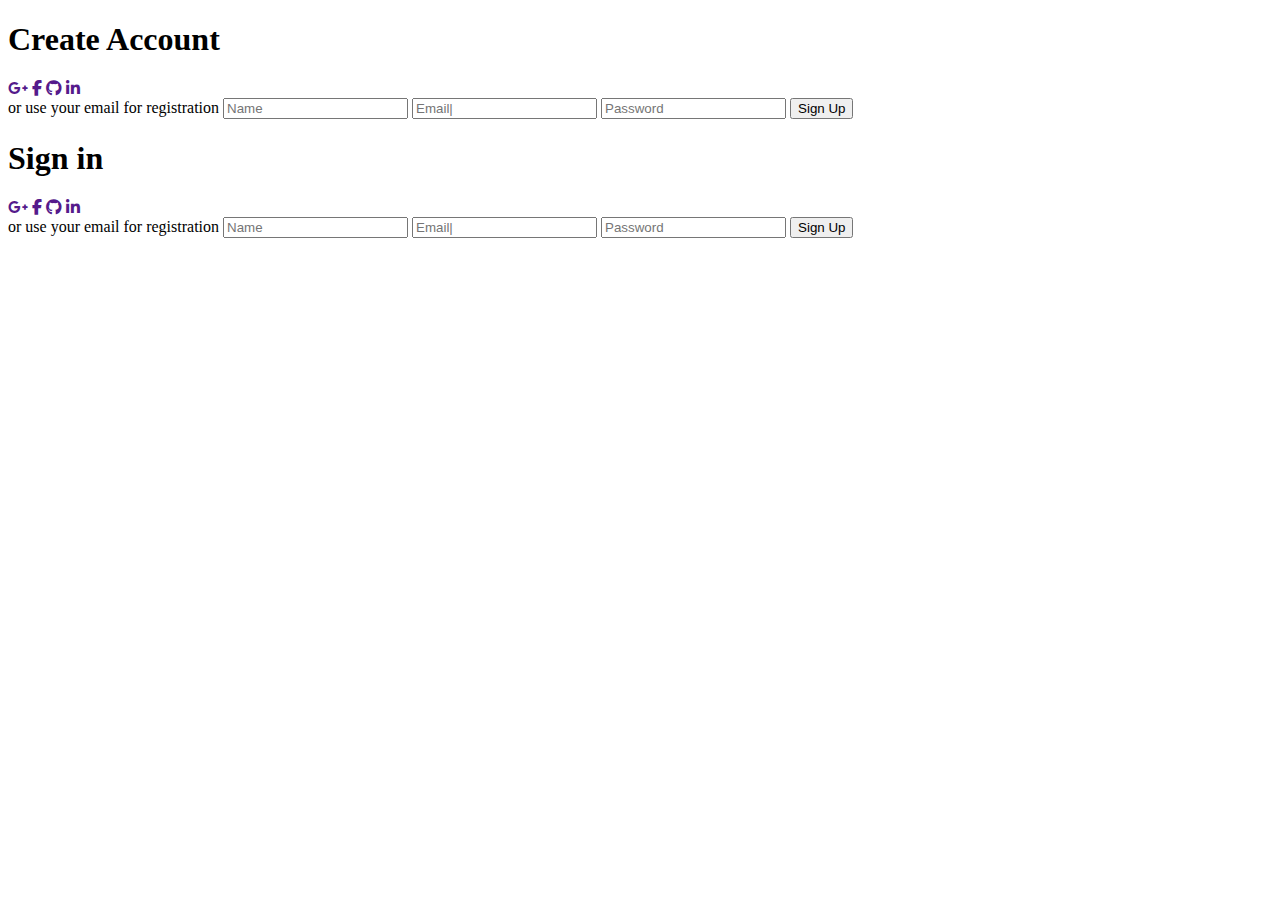
==== animated-login-page/index.html @ 6c6723d1 "add new folder project animated login" ====
<!DOCTYPE html>
<html lang="en">
<head>
    <meta charset="UTF-8">
    <meta name="viewport" content="width=device-width, initial-scale=1.0">
    <meta name="theme-color" content="#0099ff">
    <link rel="stylesheet" href="https://cdnjs.cloudflare.com/ajax/libs/font-awesome/6.4.2/css/all.min.css">
    <link rel="stylesheet" href="style.css">
    <title>Modern Login Page | MigueDev </title>
</head>
<body>
    <div class="container" id="container">
        <div class="form-container sign-up">
            <form action="">
                <h1>Create Account</h1>
                <div class="social-icons">
                    <a href="" class="icon"><i class="fa-brands fa-google-plus-g"></i></a>
                    <a href="" class="icon"><i class="fa-brands fa-facebook-f"></i></a>
                    <a href="" class="icon"><i class="fa-brands fa-github"></i></a>
                    <a href="" class="icon"><i class="fa-brands fa-linkedin-in"></i></a>
                </div>
                <span>or use your email for registration</span>
                <input type="text" placeholder="Name">
                <input type="email" placeholder="Email|">
                <input type="password" placeholder="Password">
                <button>Sign Up</button>
            </form>
        </div>
        <div class="form-container sign-in">
            <form action="">
                <h1>Sign in</h1>
                <div class="social-icons">
                    <a href="" class="icon"><i class="fa-brands fa-google-plus-g"></i></a>
                    <a href="" class="icon"><i class="fa-brands fa-facebook-f"></i></a>
                    <a href="" class="icon"><i class="fa-brands fa-github"></i></a>
                    <a href="" class="icon"><i class="fa-brands fa-linkedin-in"></i></a>
                </div>
                <span>or use your email for registration</span>
                <input type="text" placeholder="Name">
                <input type="email" placeholder="Email|">
                <input type="password" placeholder="Password">
                <button>Sign Up</button>
            </form>
        </div>
    </div>


    <script src="script.js"></script>
</body>
</html>
---- animated-login-page/style.css ----
@import url('https://fonts.googleapis.com/css2?family=Montserrat:wght@300;400;500;600;700&family=Roboto:wght@700&display=swap');
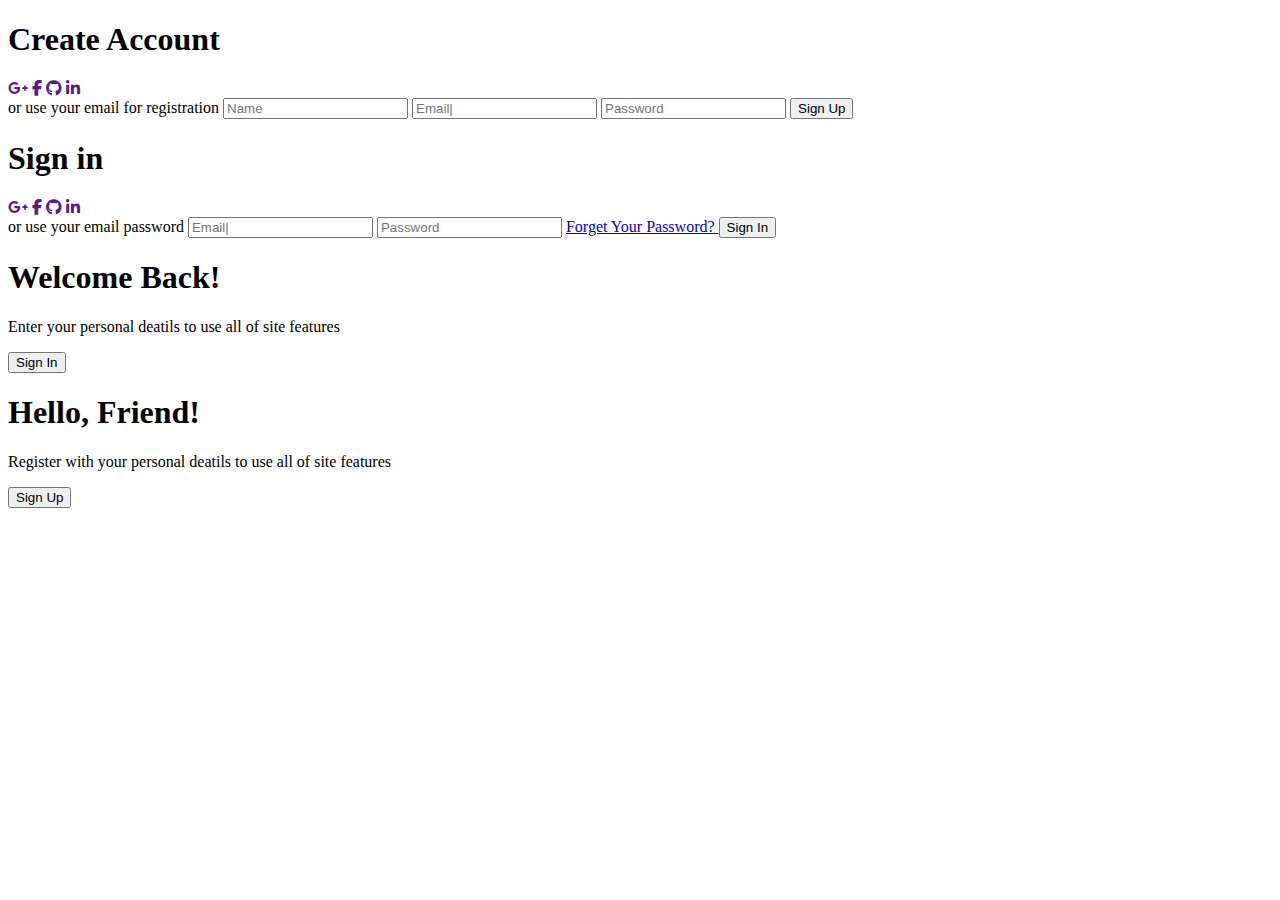
==== commit 4da09b4e: "cambios en el css" ====
--- a/animated-login-page/index.html
+++ b/animated-login-page/index.html
@@ -35,12 +35,27 @@
                     <a href="" class="icon"><i class="fa-brands fa-github"></i></a>
                     <a href="" class="icon"><i class="fa-brands fa-linkedin-in"></i></a>
                 </div>
-                <span>or use your email for registration</span>
-                <input type="text" placeholder="Name">
+                <span>or use your email password</span>
                 <input type="email" placeholder="Email|">
                 <input type="password" placeholder="Password">
-                <button>Sign Up</button>
+                <a href="#">Forget Your Password?
+                </a>
+                <button>Sign In</button>
             </form>
+        </div>
+        <div class="toggle-container">
+            <div class="toggle">
+                <div class="toggle-panel toggle-left">
+                    <h1>Welcome Back!</h1>
+                    <p>Enter your personal deatils to use all of site features</p>
+                    <button class="hidden" id="login">Sign In</button>
+                </div>
+                <div class="toggle-panel toggle-right">
+                    <h1>Hello, Friend!</h1>
+                    <p>Register with your personal deatils to use all of site features</p>
+                    <button class="hidden" id="register">Sign Up</button>
+                </div>
+            </div>
         </div>
     </div>
 
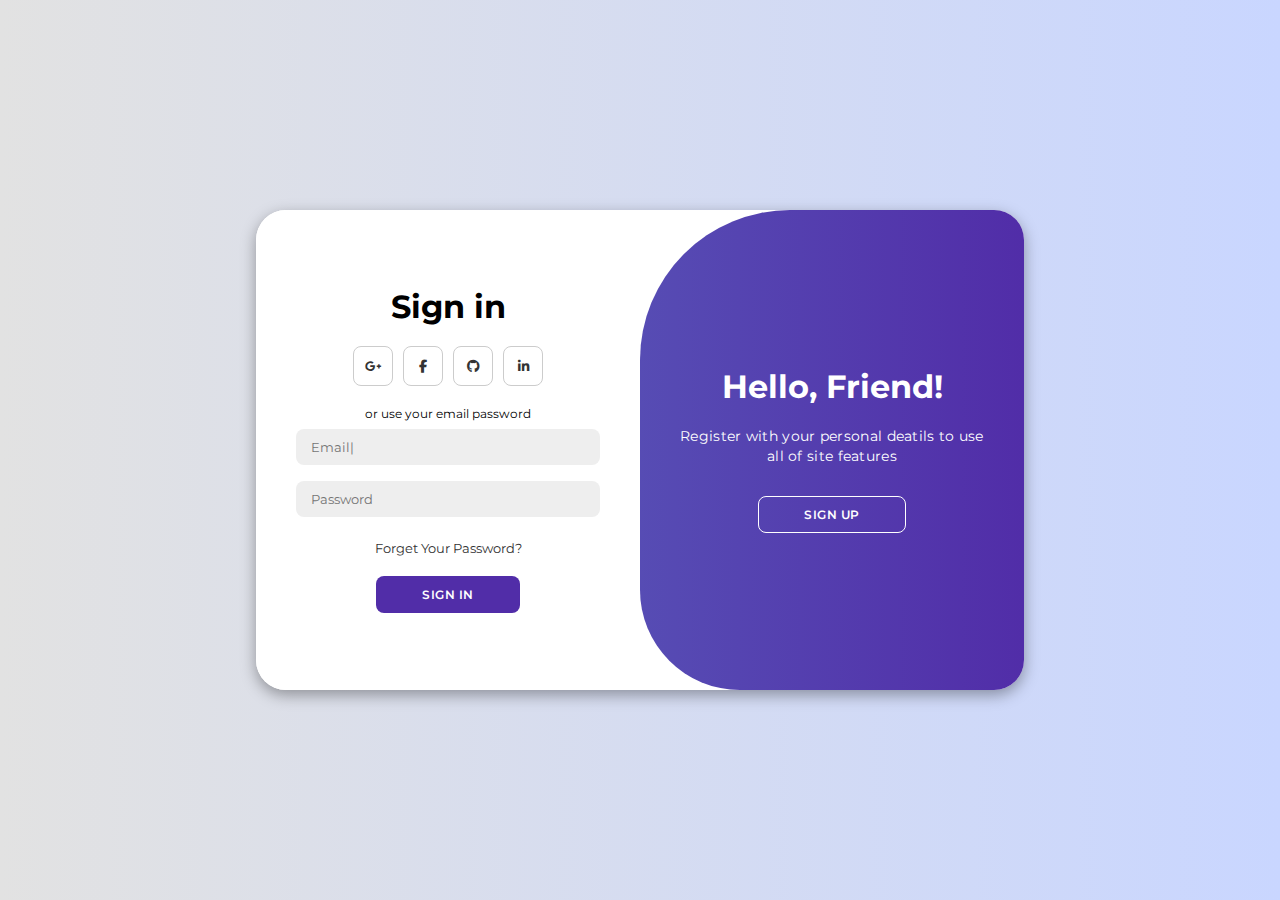
==== commit 79b239ab: "route of style file" ====
--- a/animated-login-page/style.css
+++ b/animated-login-page/style.css
@@ -1 +1,230 @@
-@import url('https://fonts.googleapis.com/css2?family=Montserrat:wght@300;400;500;600;700&family=Roboto:wght@700&display=swap');+@import url('https://fonts.googleapis.com/css2?family=Montserrat:wght@300;400;500;600;700&family=Roboto:wght@700&display=swap');
+
+*{
+    margin: 0;
+    padding: 0;
+    box-sizing: border-box;
+    font-family: 'Montserrat', sans-serif;
+}
+
+body{
+    background-color: #c9d6ff;
+    background: linear-gradient(to right, #e2e2e2, #c9d6ff);
+    display: flex;
+    align-items: center;
+    justify-content: center;
+    flex-direction: column;
+    height: 100vh;
+}
+
+.container{
+    background-color: #fff;
+    border-radius: 30px;
+    box-shadow: 0 5px 15px rgba(0, 0, 0, 0.35);
+    position: relative;
+    overflow: hidden;
+    width: 768px;
+    max-width: 100%;
+    min-height: 480px;
+}
+
+.container p {
+    font-size: 14px;
+    line-height: 20px;
+    letter-spacing: 0.3px;
+    margin: 20px 0;
+}
+
+.container span{
+    font-size: 12px;
+}
+
+.container a{
+    color: #333;
+    font-size: 13px;
+    text-decoration: none;
+    margin: 15px 0 10px;
+}
+
+.container button{
+    background-color: #512da8;
+    color: #fff;
+    font-size: 12px;
+    padding: 10px 45px;
+    border: 1px solid transparent;
+    border-radius: 8px;
+    font-weight: 600;
+    letter-spacing: 0.5px;
+    text-transform: uppercase;
+    margin-top: 10px;
+    cursor: pointer;
+}
+
+.container button.hidden {
+    background-color: transparent;
+    border-color: #fff;
+}
+
+.container form {
+    background-color: #fff;
+    display: flex;
+    align-items: center;
+    justify-content: center;
+    flex-direction: column;
+    padding: 0 40px;
+    height: 100%;
+}
+
+.container input {
+    background-color: #eee;
+    border: none;
+    margin: 8px 0;
+    padding: 10px 15px;
+    font-size: 13px;
+    border-radius: 8px;
+    width: 100%;
+    outline: none;
+}
+
+.form-container {
+    position: absolute;
+    top: 0;
+    height: 100%;
+    transition: all 0.6s ease-in-out;
+}
+
+.sign-in {
+    left: 0;
+    width: 50%;
+    z-index: 2;
+}
+
+.container.active .sign-in {
+    transform: translate(100%);
+}
+
+.sign-up {
+    left: 0;
+    width: 50%;
+    opacity: 0;
+    z-index: 1;
+}
+
+.container.active .sign-up {
+    transform: translate(100%);
+    opacity: 1;
+    z-index: 5;
+    animation: move 0.6s;
+}
+
+@keyframes move {
+    0%, 49.99% {
+        opacity: 0;
+        z-index: 1;
+    }
+    50%, 100% {
+        opacity: 1;
+        z-index: 5;
+    }
+}
+
+.social-icons{
+    margin: 20px 0;
+}
+
+.social-icons a{
+    border: 1px solid #ccc;
+    border-radius: 20%;
+    display: inline-flex;
+    justify-content: center;    
+    align-items: center;
+    margin: 0 3px;
+    width: 40px;
+    height: 40px;
+}
+
+.toggle-container {
+    position: absolute;
+    top: 0;
+    left: 50%;
+    width: 50%;
+    height: 100%;
+    overflow: hidden;
+    transition: all 0.6s ease-in-out;
+    border-radius: 150px 0 0 100px;
+    z-index: 1000;
+}
+
+.container.active .toggle-container{
+    transform: translateX(-100%);
+    border-radius: 0 150px 100px 0;
+}
+
+.toggle {
+    background-color: #512da8;
+    height: 100%;
+    background: linear-gradient(to right, #5c6bc0, #512da8);
+    color: #fff;
+    position: relative;
+    left: -100%;
+    height: 100%;
+    width: 200%;
+    transform: translateX(0);
+    transition: all 0.6s ease-in-out;
+}
+
+.container.active .toggle {
+    transform: translateX(50%);
+}
+
+.toggle-panel {
+    position: absolute;
+    width: 50%;
+    height: 100%;
+    display: flex;
+    align-items: center;
+    justify-content: center;
+    flex-direction: column;
+    padding: 0 30px;
+    text-align: center;
+    top: 0;
+    transform: translateX(0);
+    transition: all 0.6s ease-in-out;
+}
+
+.toggle-left{
+    transform: translateX(-200%);
+}
+
+.container.active .toggle-left {
+    transform: translateX(0);
+
+}
+
+.toggle-right{
+    right: 0;
+    transform: translateX(0);
+}
+
+.container.active .toggle-right {
+    transform: translateX(200%);
+}
+
+
+
+
+
+
+
+
+
+
+
+
+
+
+
+
+
+
+
